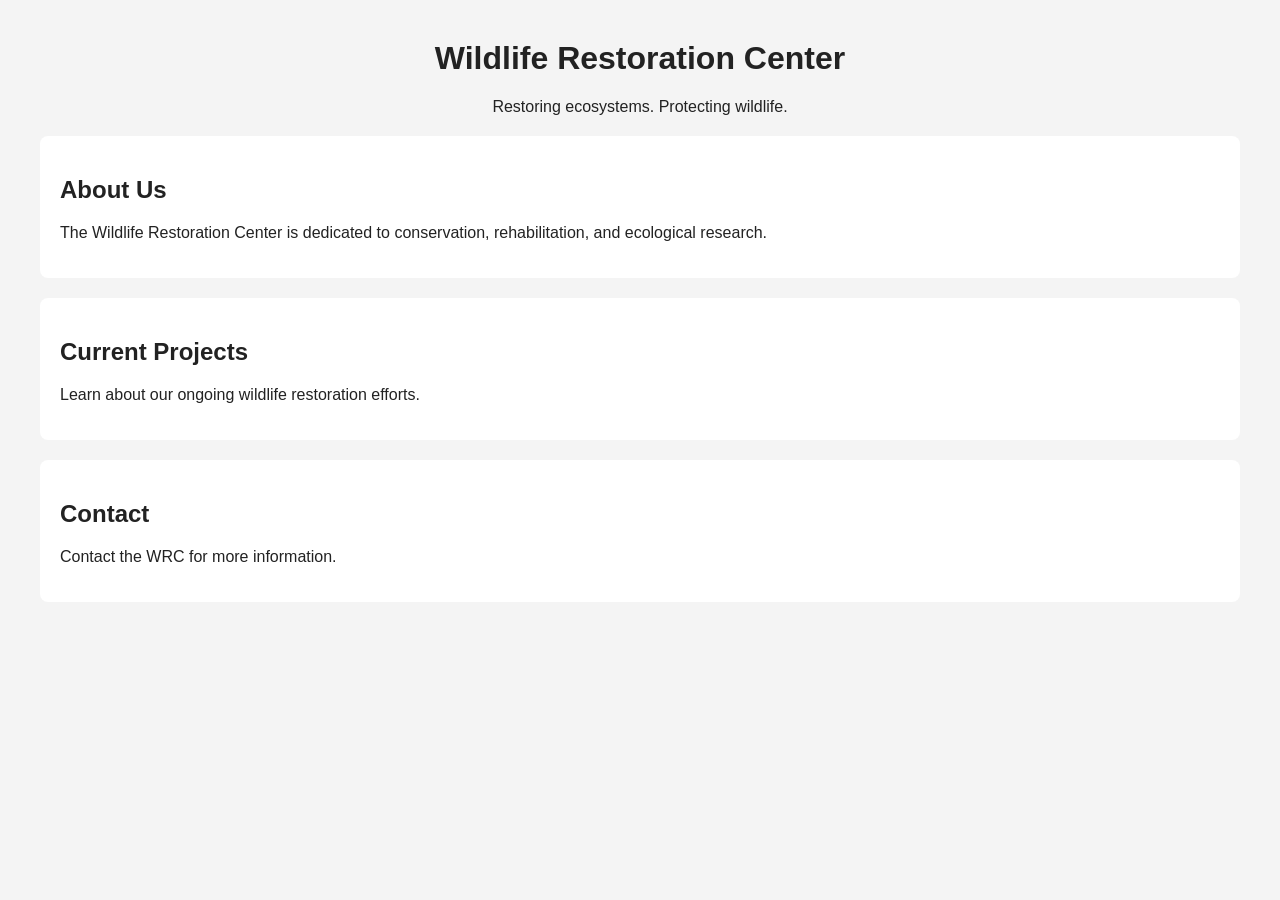
==== index.html @ ed94721f "Create index.html" ====
<!DOCTYPE html>
<html>
<head>
    <title>Wildlife Restoration Center</title>
    <style>
        body {
            font-family: Arial, sans-serif;
            background-color: #f4f4f4;
            color: #222;
            margin: 40px;
        }

        header {
            text-align: center;
        }

        .box {
            background: white;
            padding: 20px;
            border-radius: 8px;
            margin-top: 20px;
        }
    </style>
</head>

<body>

<header>
    <h1>Wildlife Restoration Center</h1>
    <p>Restoring ecosystems. Protecting wildlife.</p>
</header>

<div class="box">
    <h2>About Us</h2>
    <p>
        The Wildlife Restoration Center is dedicated to conservation,
        rehabilitation, and ecological research.
    </p>
</div>

<div class="box">
    <h2>Current Projects</h2>
    <p>
        Learn about our ongoing wildlife restoration efforts.
    </p>
</div>

<div class="box">
    <h2>Contact</h2>
    <p>
        Contact the WRC for more information.
    </p>
</div>

</body>
</html>
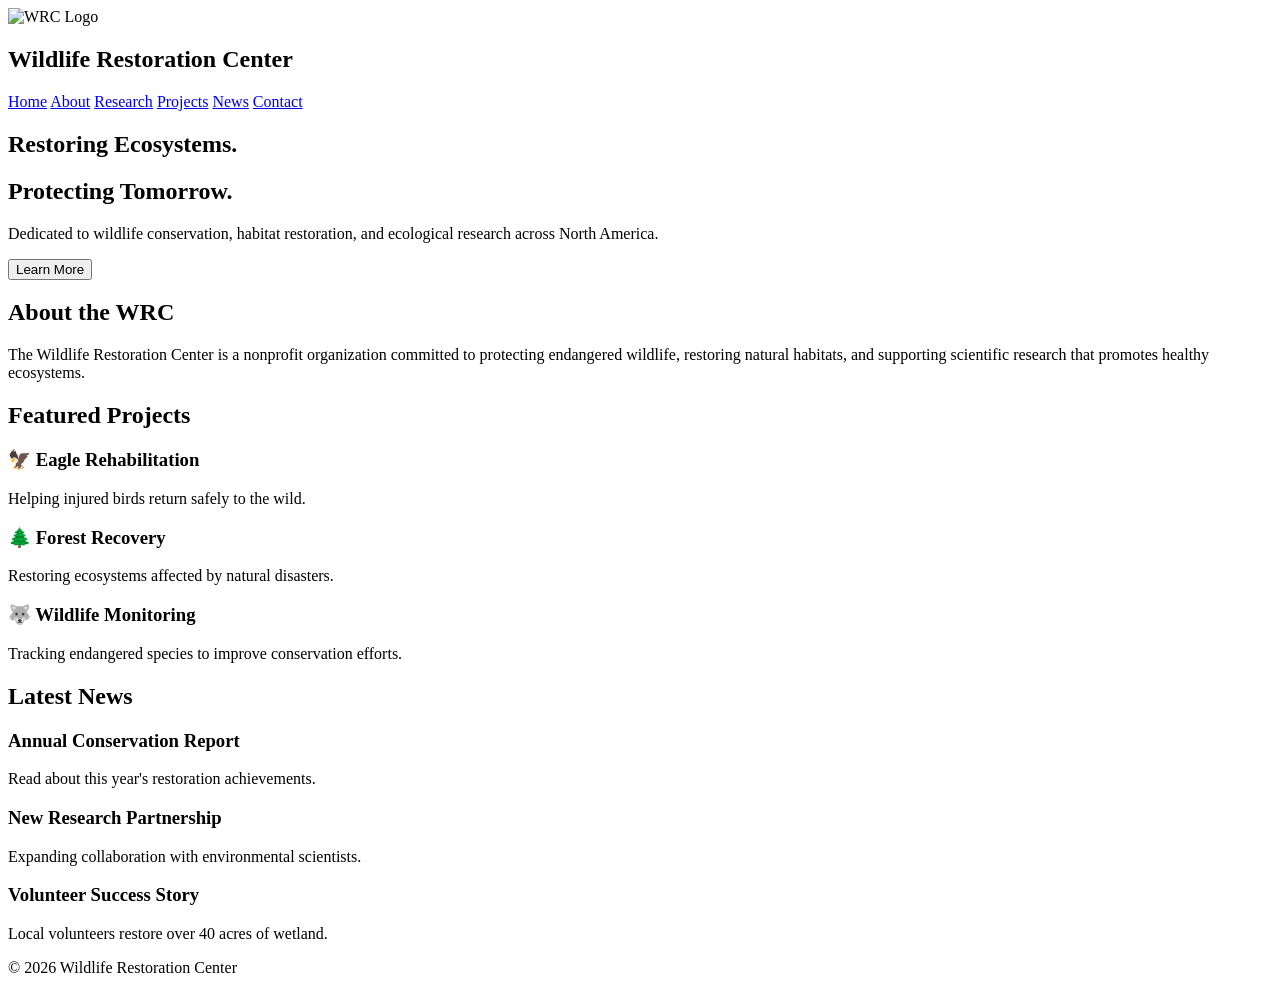
==== commit 28360911: "Update index.html" ====
--- a/index.html
+++ b/index.html
@@ -1,56 +1,134 @@
 <!DOCTYPE html>
-<html>
+<html lang="en">
 <head>
+    <meta charset="UTF-8">
+    <meta name="viewport" content="width=device-width, initial-scale=1.0">
     <title>Wildlife Restoration Center</title>
-    <style>
-        body {
-            font-family: Arial, sans-serif;
-            background-color: #f4f4f4;
-            color: #222;
-            margin: 40px;
-        }
 
-        header {
-            text-align: center;
-        }
-
-        .box {
-            background: white;
-            padding: 20px;
-            border-radius: 8px;
-            margin-top: 20px;
-        }
-    </style>
+    <link rel="stylesheet" href="css/style.css">
 </head>
-
 <body>
 
 <header>
-    <h1>Wildlife Restoration Center</h1>
-    <p>Restoring ecosystems. Protecting wildlife.</p>
+    <div class="container">
+
+        <div class="logo">
+            <img src="images/logo.png" alt="WRC Logo">
+            <h2>Wildlife Restoration Center</h2>
+        </div>
+
+        <nav>
+            <a href="#">Home</a>
+            <a href="#">About</a>
+            <a href="#">Research</a>
+            <a href="#">Projects</a>
+            <a href="#">News</a>
+            <a href="#">Contact</a>
+        </nav>
+
+    </div>
 </header>
 
-<div class="box">
-    <h2>About Us</h2>
-    <p>
-        The Wildlife Restoration Center is dedicated to conservation,
-        rehabilitation, and ecological research.
-    </p>
-</div>
+<section class="hero">
 
-<div class="box">
-    <h2>Current Projects</h2>
-    <p>
-        Learn about our ongoing wildlife restoration efforts.
-    </p>
-</div>
+    <div class="overlay">
 
-<div class="box">
-    <h2>Contact</h2>
-    <p>
-        Contact the WRC for more information.
-    </p>
-</div>
+        <h1>Restoring Ecosystems.</h1>
+        <h1>Protecting Tomorrow.</h1>
+
+        <p>
+            Dedicated to wildlife conservation,
+            habitat restoration,
+            and ecological research across North America.
+        </p>
+
+        <button>Learn More</button>
+
+    </div>
+
+</section>
+
+<section class="about">
+
+    <div class="container">
+
+        <h2>About the WRC</h2>
+
+        <p>
+            The Wildlife Restoration Center is a nonprofit organization committed
+            to protecting endangered wildlife, restoring natural habitats, and
+            supporting scientific research that promotes healthy ecosystems.
+        </p>
+
+    </div>
+
+</section>
+
+<section class="projects">
+
+    <div class="container">
+
+        <h2>Featured Projects</h2>
+
+        <div class="cards">
+
+            <div class="card">
+                <h3>🦅 Eagle Rehabilitation</h3>
+                <p>Helping injured birds return safely to the wild.</p>
+            </div>
+
+            <div class="card">
+                <h3>🌲 Forest Recovery</h3>
+                <p>Restoring ecosystems affected by natural disasters.</p>
+            </div>
+
+            <div class="card">
+                <h3>🐺 Wildlife Monitoring</h3>
+                <p>Tracking endangered species to improve conservation efforts.</p>
+            </div>
+
+        </div>
+
+    </div>
+
+</section>
+
+<section class="news">
+
+    <div class="container">
+
+        <h2>Latest News</h2>
+
+        <div class="cards">
+
+            <div class="card">
+                <h3>Annual Conservation Report</h3>
+                <p>Read about this year's restoration achievements.</p>
+            </div>
+
+            <div class="card">
+                <h3>New Research Partnership</h3>
+                <p>Expanding collaboration with environmental scientists.</p>
+            </div>
+
+            <div class="card">
+                <h3>Volunteer Success Story</h3>
+                <p>Local volunteers restore over 40 acres of wetland.</p>
+            </div>
+
+        </div>
+
+    </div>
+
+</section>
+
+<footer>
+
+    <p>© 2026 Wildlife Restoration Center</p>
+
+</footer>
+
+<script src="js/script.js"></script>
 
 </body>
 </html>
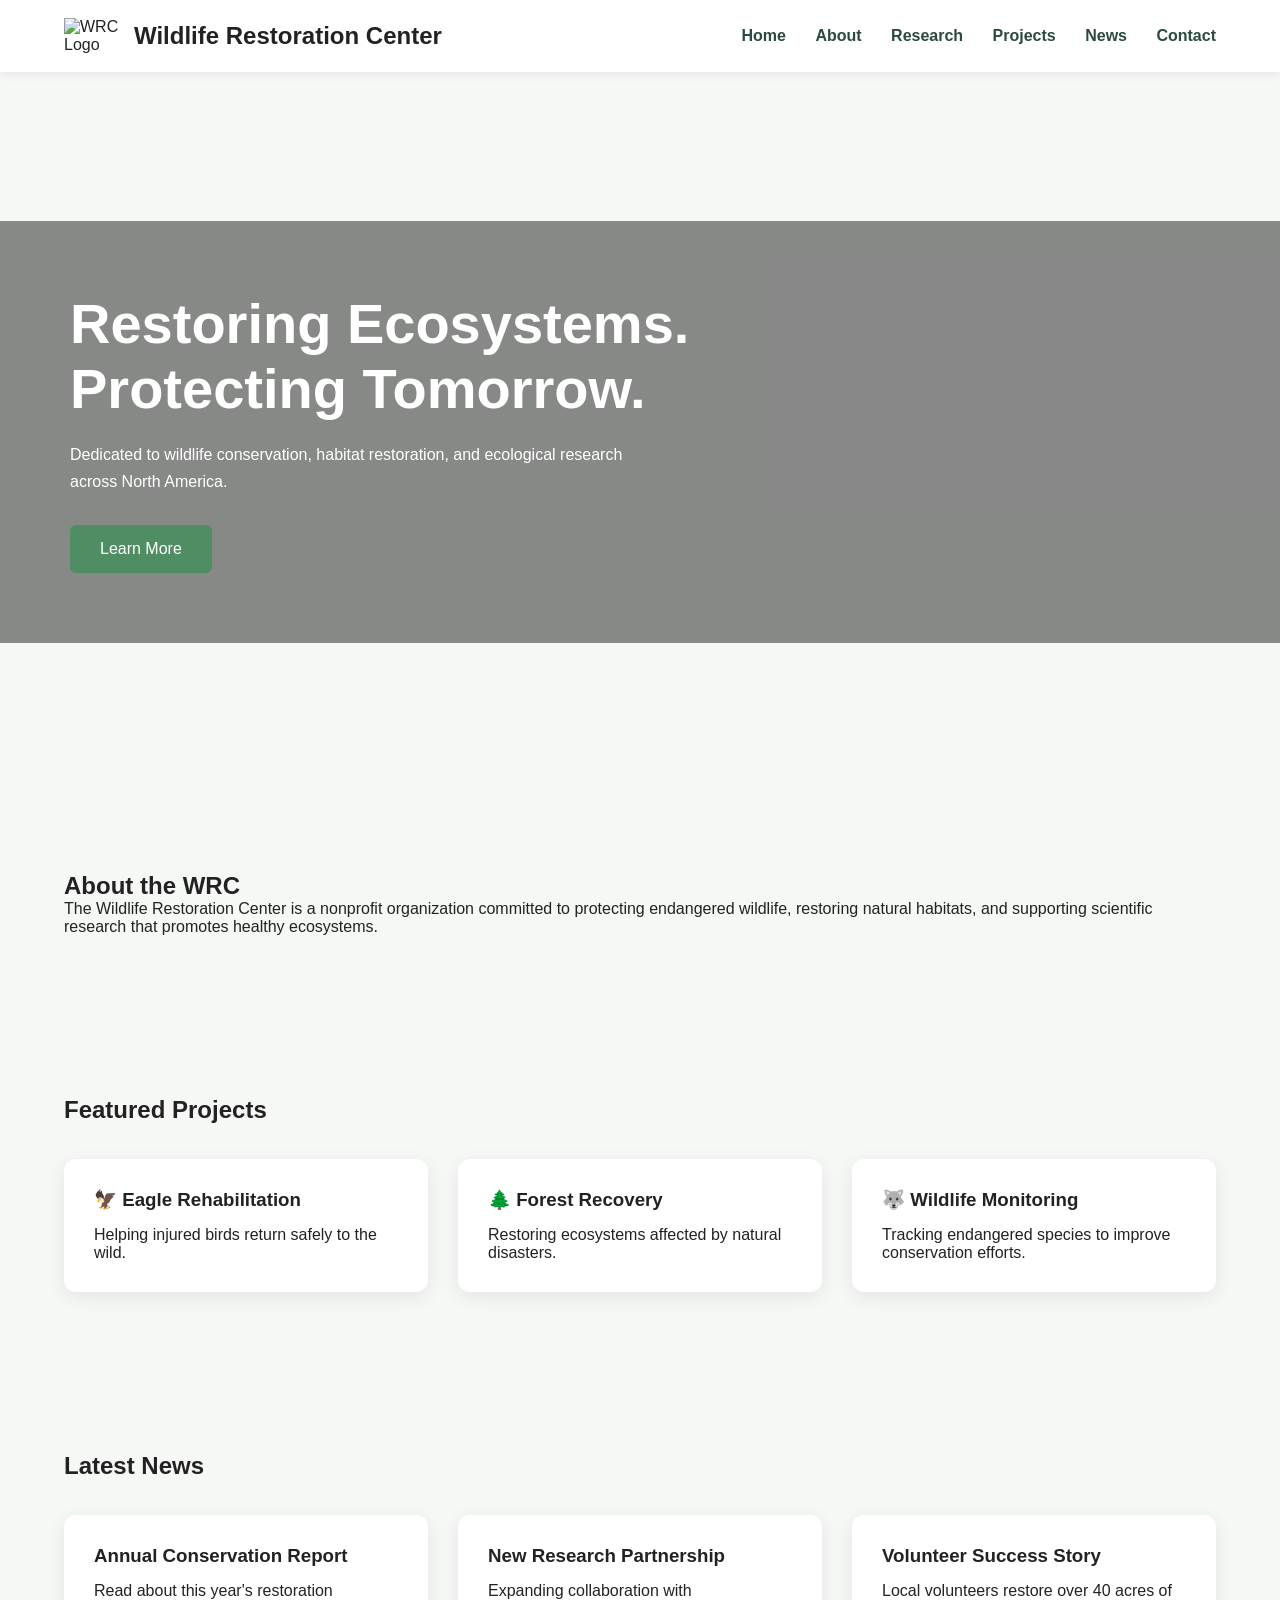
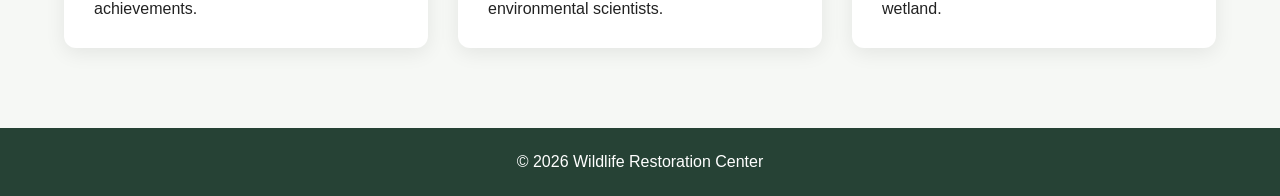
==== commit 2d3db445: "Update index.html" ====
--- a/index.html
+++ b/index.html
@@ -18,12 +18,12 @@
         </div>
 
         <nav>
-            <a href="#">Home</a>
-            <a href="#">About</a>
-            <a href="#">Research</a>
-            <a href="#">Projects</a>
-            <a href="#">News</a>
-            <a href="#">Contact</a>
+            <a href="index.html">Home</a>
+            <a href="about.html">About</a>
+            <a href="research.html">Research</a>
+            <a href="projects.html">Projects</a>
+            <a href="news.html">News</a>
+            <a href="contact.html">Contact</a>
         </nav>
 
     </div>
--- a/css/style.css
+++ b/css/style.css
@@ -0,0 +1,121 @@
+*{
+    margin:0;
+    padding:0;
+    box-sizing:border-box;
+    font-family:Arial, Helvetica, sans-serif;
+}
+
+body{
+    background:#f6f8f5;
+    color:#222;
+}
+
+.container{
+    width:90%;
+    max-width:1200px;
+    margin:auto;
+}
+
+header{
+    background:white;
+    box-shadow:0 2px 10px rgba(0,0,0,.08);
+    position:sticky;
+    top:0;
+    z-index:100;
+}
+
+header .container{
+    display:flex;
+    justify-content:space-between;
+    align-items:center;
+    padding:18px 0;
+}
+
+.logo{
+    display:flex;
+    align-items:center;
+    gap:15px;
+}
+
+.logo img{
+    width:55px;
+}
+
+nav a{
+    text-decoration:none;
+    color:#2c4a3f;
+    margin-left:25px;
+    font-weight:bold;
+}
+
+nav a:hover{
+    color:#4d8c68;
+}
+
+.hero{
+    height:80vh;
+    background:url("../images/hero.jpg") center/cover no-repeat;
+    display:flex;
+    align-items:center;
+}
+
+.overlay{
+    background:rgba(0,0,0,.45);
+    color:white;
+    padding:70px;
+    width:100%;
+}
+
+.overlay h1{
+    font-size:56px;
+}
+
+.overlay p{
+    margin-top:20px;
+    max-width:600px;
+    line-height:1.7;
+}
+
+button{
+    margin-top:30px;
+    padding:15px 30px;
+    border:none;
+    background:#4f8d63;
+    color:white;
+    font-size:16px;
+    cursor:pointer;
+    border-radius:6px;
+}
+
+button:hover{
+    background:#3d7250;
+}
+
+section{
+    padding:80px 0;
+}
+
+.cards{
+    display:grid;
+    grid-template-columns:repeat(auto-fit,minmax(250px,1fr));
+    gap:30px;
+    margin-top:35px;
+}
+
+.card{
+    background:white;
+    padding:30px;
+    border-radius:12px;
+    box-shadow:0 5px 20px rgba(0,0,0,.08);
+}
+
+.card h3{
+    margin-bottom:15px;
+}
+
+footer{
+    background:#264235;
+    color:white;
+    text-align:center;
+    padding:25px;
+}
